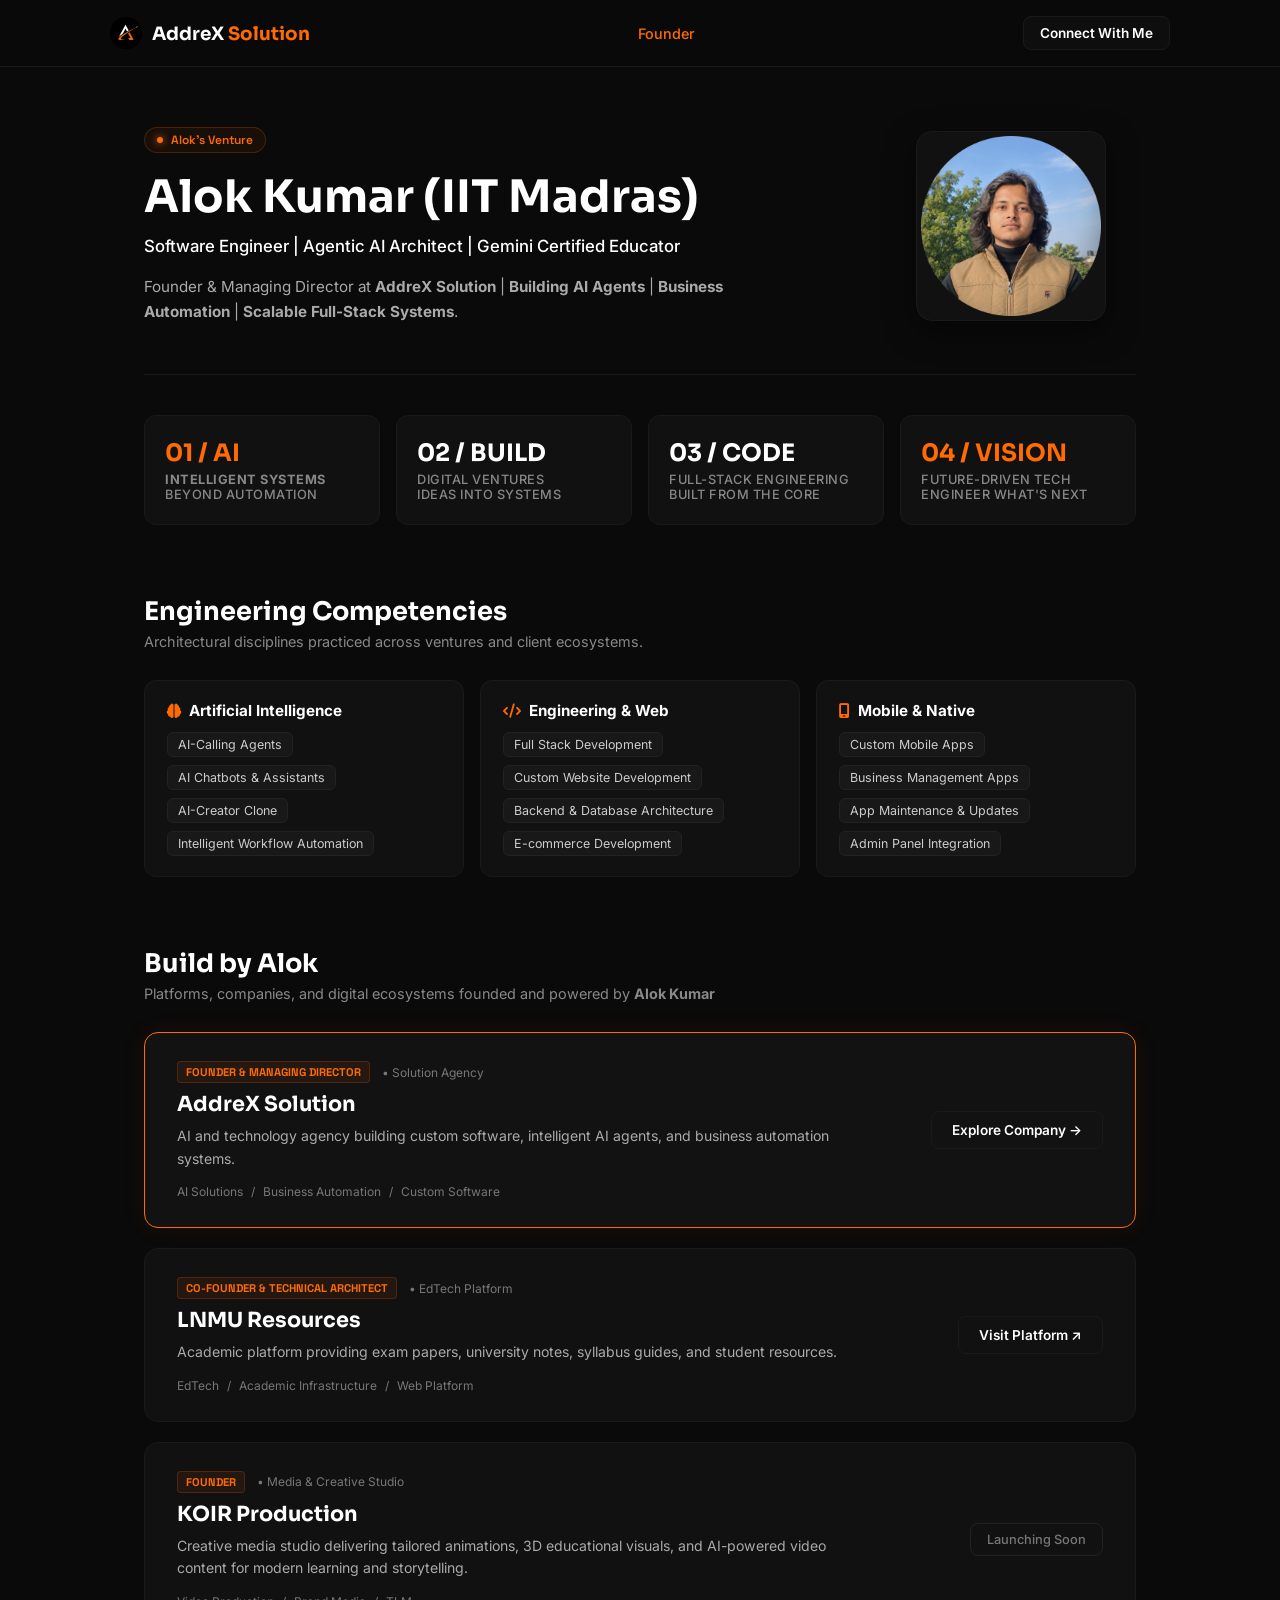
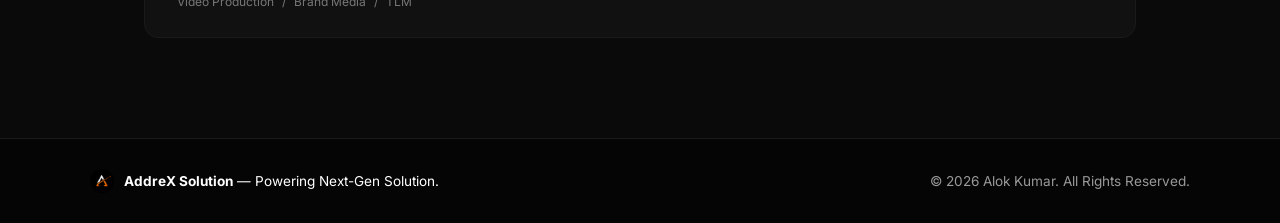
==== founder.html @ 59cb1795 "Add founder executive page and update project styling" ====
<!DOCTYPE html>
<html lang="en">
<head>
    <meta charset="UTF-8">
    <meta name="viewport" content="width=device-width, initial-scale=1.0">
    <title>Alok Kumar — Founder & Architect | AddreX Ecosystem</title>
    <!-- Fonts -->
    <link rel="preconnect" href="https://fonts.googleapis.com">
    <link rel="preconnect" href="https://fonts.gstatic.com" crossorigin>
    <link href="https://fonts.googleapis.com/css2?family=Inter:wght@400;500;600;700&family=Sora:wght@600;700;800&family=Space+Grotesk:wght@500;700&display=swap" rel="stylesheet">
    <!-- FontAwesome -->
    <link rel="stylesheet" href="https://cdnjs.cloudflare.com/ajax/libs/font-awesome/6.4.0/css/all.min.css">
    <!-- Stylesheet -->
    <link rel="stylesheet" href="style.css">
    
    <style>
        /* ==========================================================================
            EXECUTIVE FOUNDER SUITE STYLING
            ========================================================================== */
        .founder-page-wrap {
            max-width: 1040px;
            margin: 0 auto;
            padding: 60px 24px 100px;
        }

        /* 1. HERO EXECUTIVE SPLIT */
        .exec-hero {
            display: grid;
            grid-template-columns: 1fr 220px;
            gap: 50px;
            align-items: center;
            padding-bottom: 50px;
            border-bottom: 1px solid var(--border, #222);
        }
        .exec-left .status-pill {
            display: inline-flex;
            align-items: center;
            gap: 8px;
            font-family: var(--font-space, 'Space Grotesk', sans-serif);
            font-size: 0.75rem;
            color: #ff6b00;
            background: rgba(255, 107, 0, 0.06);
            border: 1px solid rgba(255, 107, 0, 0.2);
            padding: 4px 12px;
            border-radius: 100px;
            margin-bottom: 20px;
            font-weight: 600;
        }
        .status-pill .dot {
            width: 6px;
            height: 6px;
            background: #ff6b00;
            border-radius: 50%;
            box-shadow: 0 0 8px #ff6b00;
        }
        .exec-name {
            font-family: 'Sora', sans-serif;
            font-size: 2.8rem;
            font-weight: 700;
            line-height: 1.1;
            margin-bottom: 14px;
            color: #fff;
        }
        .exec-title {
            font-size: 1.05rem;
            color: #fff;
            font-weight: 500;
            margin-bottom: 18px;
        }
        .exec-bio {
            color: #aaa;
            font-size: 0.95rem;
            line-height: 1.65;
            max-width: 650px;
        }
        .exec-right {
            text-align: center;
        }
        .exec-avatar {
            width: 190px;
            height: 190px;
            border-radius: 16px;
            border: 1px solid var(--border, #222);
            padding: 4px;
            background: #111;
            box-shadow: 0 10px 30px rgba(0,0,0,0.5);
        }
        .exec-avatar img {
            width: 100%;
            height: 100%;
            border-radius: 12px;
            object-fit: cover;
        }

        /* 2. STATS & CREDENTIALS MATRIX */
        .stats-grid {
            display: grid;
            grid-template-columns: repeat(4, 1fr);
            gap: 16px;
            margin: 40px 0 70px;
        }
        .stat-card {
            background: #111;
            border: 1px solid var(--border, #222);
            padding: 22px 20px;
            border-radius: 12px;
            transition: border-color 0.2s;
        }
        .stat-card:hover {
            border-color: #333;
        }
        .stat-number {
            font-family: 'Sora', sans-serif;
            font-size: 1.5rem;
            font-weight: 700;
            color: #fff;
            margin-bottom: 4px;
        }
        .stat-number.accent {
            color: #ff6b00;
        }
        .stat-label {
            color: #888;
            font-size: 0.8rem;
            font-weight: 500;
            text-transform: uppercase;
            letter-spacing: 0.5px;
        }

        /* 3. CORE TECHNICAL EXPERTISE */
        .section-header-block {
            margin-bottom: 30px;
        }
        .section-header-block h2 {
            font-family: 'Sora', sans-serif;
            font-size: 1.6rem;
            margin-bottom: 6px;
            color: #fff;
        }
        .section-header-block p {
            color: #888;
            font-size: 0.9rem;
        }

        .skills-matrix {
            display: grid;
            grid-template-columns: repeat(3, 1fr);
            gap: 16px;
            margin-bottom: 70px;
        }
        .skill-group {
            background: #111;
            border: 1px solid var(--border, #222);
            padding: 20px 22px;
            border-radius: 12px;
        }
        .skill-group h4 {
            font-size: 0.95rem;
            color: #fff;
            margin-bottom: 12px;
            display: flex;
            align-items: center;
            gap: 8px;
        }
        .skill-group h4 i {
            color: #ff6b00;
            font-size: 0.9rem;
        }
        .skill-tags {
            display: flex;
            flex-wrap: wrap;
            gap: 8px;
        }
        .skill-tag {
            background: #181818;
            color: #ccc;
            font-size: 0.78rem;
            padding: 4px 10px;
            border-radius: 6px;
            border: 1px solid #222;
        }

        /* 4. VENTURES & PLATFORMS (ECOSYSTEM) */
        .ventures-list {
            display: flex;
            flex-direction: column;
            gap: 20px;
        }
        .venture-item {
            background: #111;
            border: 1px solid var(--border, #222);
            border-radius: 14px;
            padding: 28px 32px;
            display: grid;
            grid-template-columns: 1fr auto;
            gap: 24px;
            align-items: center;
            transition: all 0.2s ease;
        }
        .venture-item:hover {
            border-color: rgba(255, 107, 0, 0.4);
            background: #141414;
            transform: translateY(-2px);
        }
        .venture-item.highlight-venture {
            border: 1.5px solid #ff6b00;
            background: #121212;
            box-shadow: 0 0 25px rgba(255, 107, 0, 0.08);
        }
        .venture-meta {
            display: flex;
            align-items: center;
            gap: 12px;
            margin-bottom: 8px;
        }
        .venture-role-badge {
            font-family: var(--font-space, 'Space Grotesk', sans-serif);
            font-size: 0.7rem;
            font-weight: 700;
            color: #ff6b00;
            background: rgba(255, 107, 0, 0.08);
            border: 1px solid rgba(255, 107, 0, 0.2);
            padding: 3px 8px;
            border-radius: 4px;
            text-transform: uppercase;
        }
        .venture-title {
            font-family: 'Sora', sans-serif;
            font-size: 1.3rem;
            color: #fff;
            margin-bottom: 8px;
        }
        .venture-desc {
            color: #aaa;
            font-size: 0.88rem;
            line-height: 1.6;
            margin-bottom: 14px;
            max-width: 680px;
        }
        .venture-stack {
            display: flex;
            gap: 8px;
            align-items: center;
        }
        .stack-dot {
            font-size: 0.75rem;
            color: #777;
        }
        .venture-btn {
            padding: 10px 20px;
            border-radius: 8px;
            background: transparent;
            color: #fff;
            border: 1px solid var(--border, #222);
            text-decoration: none;
            font-size: 0.85rem;
            font-weight: 600;
            white-space: nowrap;
            transition: all 0.2s;
        }
        .venture-btn:hover {
            border-color: #ff6b00;
            color: #ff6b00;
        }
        .status-tag {
            font-size: 0.8rem;
            color: #777;
            font-weight: 500;
            padding: 8px 16px;
            border: 1px solid #222;
            border-radius: 8px;
        }

        /* RESPONSIVE */
        @media (max-width: 860px) {
            .exec-hero { grid-template-columns: 1fr; text-align: left; gap: 30px; }
            .exec-right { text-align: left; }
            .exec-avatar { width: 140px; height: 140px; }
            .stats-grid { grid-template-columns: repeat(2, 1fr); }
            .skills-matrix { grid-template-columns: 1fr; }
            .venture-item { grid-template-columns: 1fr; }
        }
    </style>
</head>
<body>

    <!-- NAVBAR -->
    <nav class="navbar">
        <div class="nav-container">
            <a href="index.html" class="logo-area">
                <img src="logowithouname.png" alt="AddreX Logo" class="nav-logo">
                <span class="brand-name">AddreX <span class="accent">Solution</span></span>
            </a>
            <div class="nav-links">
                <!-- <a href="index.html">Home</a> -->
                <!-- <a href="index.html#plans">Plans</a> -->
                <!-- <a href="index.html#expertise">Expertise</a> -->
                <a href="founder.html" style="color: #ff6b00;">Founder</a>
                <!-- <a href="index.html#contact">Contact</a> -->
            </div>
            <a href="mailto:contact.alokkumar.in@gmail.com" class="nav-btn">Connect With Me</a>
        </div>
    </nav>

    <!-- MAIN FOUNDER EXECUTIVE VIEW -->
    <main class="founder-page-wrap">
        
        <!-- 1. EXECUTIVE HEADER -->
        <header class="exec-hero">
            <div class="exec-left">
                <div class="status-pill">
                    <span class="dot"></span>Alok's Venture
                </div>
                <h1 class="exec-name">Alok Kumar (IIT Madras)</h1>
                <p class="exec-title">
                Software Engineer | Agentic AI Architect | Gemini Certified Educator 
                </p>
                <p class="exec-bio">
                    Founder & Managing Director at <b>AddreX Solution</b> | <b>Building AI Agents</b> | <b>Business Automation</b> | <b>Scalable Full-Stack Systems</b>.
                </p>
            </div>
            <div class="exec-right">
                <div class="exec-avatar">
                    <!-- Updated Founder Image Name: foundermore.png -->
                    <img src="foundermore.png" alt="Alok Kumar">
                </div>
            </div>
        </header>

        <!-- 2. HIGH-IMPACT CREDENTIALS & METRICS -->
        <section class="stats-grid">
            <div class="stat-card">
                <div class="stat-number accent">01 / AI</div>
                <div class="stat-label"><b>Intelligent Systems</b></div>
                <div class="stat-label">BEYOND AUTOMATION</div>
            </div>
            <div class="stat-card">
                <div class="stat-number">02 / BUILD</div>
                <div class="stat-label">Digital Ventures</div>
                <div class="stat-label">IDEAS INTO SYSTEMS</div>
            </div>
            <div class="stat-card">
                <div class="stat-number">03 / CODE</div>
                <div class="stat-label">Full-Stack Engineering</div>
                <div class="stat-label">BUILT FROM THE CORE</div>
            </div>
            <div class="stat-card">
                <div class="stat-number accent">04 / VISION</div>
                <div class="stat-label">Future-Driven Tech</div>
                <div class="stat-label">ENGINEER WHAT'S NEXT</div>
            </div>
        </section>

        <!-- 3. TECHNICAL MATRIX -->
        <section>
            <div class="section-header-block">
                <h2>Engineering Competencies</h2>
                <p>Architectural disciplines practiced across ventures and client ecosystems.</p>
            </div>
            <div class="skills-matrix">
                <div class="skill-group">
                    <h4><i class="fa-solid fa-brain"></i> Artificial Intelligence</h4>
                    <div class="skill-tags">
                        <span class="skill-tag">AI-Calling Agents</span>
                        <span class="skill-tag">AI Chatbots & Assistants</span>
                        <span class="skill-tag">AI-Creator Clone</span>
                        <span class="skill-tag">Intelligent Workflow Automation</span>
                    </div>
                </div>
                <div class="skill-group">
                    <h4><i class="fa-solid fa-code"></i> Engineering & Web</h4>
                    <div class="skill-tags">
                        <span class="skill-tag">Full Stack Development</span>
                        <span class="skill-tag">Custom Website Development</span>
                        <span class="skill-tag">Backend & Database Architecture</span>
                        <span class="skill-tag">E-commerce Development</span>
                    </div>
                </div>
                <div class="skill-group">
                    <h4><i class="fa-solid fa-mobile-screen"></i> Mobile & Native</h4>
                    <div class="skill-tags">
                        <span class="skill-tag">Custom Mobile Apps</span>
                        <span class="skill-tag">Business Management Apps</span>
                        <span class="skill-tag">App Maintenance & Updates</span>
                        <span class="skill-tag">Admin Panel Integration</span>
                    </div>
                </div>
            </div>
        </section>

        <!-- 4. VENTURE ECOSYSTEM -->
        <section>
            <div class="section-header-block">
                <h2>Build by Alok</h2>
                <p>Platforms, companies, and digital ecosystems founded and powered by <b>Alok Kumar</b></p>
            </div>

            <div class="ventures-list">
    <!-- Venture 1: AddreX Solution -->
                <div class="venture-item highlight-venture">
                    <div>
                        <div class="venture-meta">
                            <span class="venture-role-badge">Founder & Managing Director</span>
                            <span class="stack-dot">• Solution Agency</span>
                        </div>
                        <h3 class="venture-title">AddreX Solution</h3>
                        <p class="venture-desc">
                        AI and technology agency building custom software, intelligent AI agents, and business automation systems.    
                        </p>
                        <div class="venture-stack">
                            <span class="stack-dot">AI Solutions</span>
                            <span class="stack-dot">/</span>
                            <span class="stack-dot">Business Automation</span>
                            <span class="stack-dot">/</span>
                            <span class="stack-dot">Custom Software</span>
                        </div>
                    </div>
                    <a href="index.html" class="venture-btn">Explore Company →</a>
                </div>

                <!-- Venture 2: LNMU Resources -->
                <div class="venture-item">
                    <div>
                        <div class="venture-meta">
                            <span class="venture-role-badge">Co-Founder & Technical Architect</span>
                            <span class="stack-dot">• EdTech Platform</span>
                        </div>
                        <h3 class="venture-title">LNMU Resources</h3>
                        <p class="venture-desc">
                        Academic platform providing exam papers, university notes, syllabus guides, and student resources.    
                        </p>
                        <div class="venture-stack">
                            <span class="stack-dot">EdTech</span>
                            <span class="stack-dot">/</span>
                            <span class="stack-dot">Academic Infrastructure</span>
                            <span class="stack-dot">/</span>
                            <span class="stack-dot">Web Platform</span>
                        </div>
                    </div>
                    <a href="https://lnmuresources.com" target="_blank" class="venture-btn">Visit Platform ↗</a>
                </div>

                <!-- Venture 3: KOIR Production -->
                <div class="venture-item">
                    <div>
                        <div class="venture-meta">
                            <span class="venture-role-badge">Founder</span>
                            <span class="stack-dot">• Media & Creative Studio</span>
                        </div>
                        <h3 class="venture-title">KOIR Production</h3>
                        <p class="venture-desc">
                        Creative media studio delivering tailored animations, 3D educational visuals, and AI-powered video content for modern learning and storytelling.    
                        </p>
                        <div class="venture-stack">
                            <span class="stack-dot">Video Production</span>
                            <span class="stack-dot">/</span>
                            <span class="stack-dot">Brand Media</span>
                            <span class="stack-dot">/</span>
                            <span class="stack-dot">TLM</span>
                        </div>
                    </div>
                    <span class="status-tag">Launching Soon</span>
                </div>
            </div>
        </section>

    </main>

    <!-- MINIMAL EXECUTIVE FOOTER -->
    <footer class="footer">
        <div class="footer-wrap">
            <div class="f-left">
                <img src="logowithouname.png" alt="Logo">
                <span><strong>AddreX Solution</strong> — Powering Next-Gen Solution.</span>
            </div>
            <p>&copy; 2026 Alok Kumar. All Rights Reserved.</p>
        </div>
    </footer>

</body>
</html>
---- style.css ----
/* ==========================================================================
   ADDREX TIGHT LUXURY THEME Engine - FIXED STRUCTURAL SIZES
   ========================================================================== */

:root {
    --bg-dark: #0a0a0a;
    --bg-surface: #111111;
    --orange: #ff6b00;
    --border: #1a1a1a;
    --text-main: #ffffff;
    --text-grey: #999999;
}

* {
    margin: 0;
    padding: 0;
    box-sizing: border-box;
    scroll-behavior: smooth;
}

body {
    background-color: var(--bg-dark);
    color: var(--text-main);
    font-family: 'Inter', sans-serif;
    overflow-x: hidden;
}

/* GLOBAL RESPONSIVE MAX-WIDTH CONTAINER (Yeh loose spacing theek karega) */
.section-container {
    width: 100%;
    max-width: 1100px;
    margin: 0 auto;
    padding: 0 20px;
}

.accent { color: var(--orange); }
.text-orange { color: var(--orange); }

/* SUBTLE BACKGLOW */
.bg-glow {
    position: absolute;
    width: 400px;
    height: 400px;
    background: radial-gradient(circle, rgba(255, 107, 0, 0.04) 0%, transparent 70%);
    top: 0; left: 50%; transform: translateX(-50%);
    pointer-events: none;
    z-index: 0;
}

/* STICKY NAVBAR */
.navbar {
    position: sticky;
    top: 0;
    width: 100%;
    background: rgba(10, 10, 10, 0.95);
    backdrop-filter: blur(10px);
    border-bottom: 1px solid var(--border);
    padding: 16px 0;
    z-index: 1000;
}
.nav-container {
    max-width: 1100px;
    margin: 0 auto;
    padding: 0 20px;
    display: flex;
    justify-content: space-between;
    align-items: center;
}
.logo-area {
    display: flex;
    align-items: center;
    gap: 10px;
    text-decoration: none;
    color: #fff;
}
.nav-logo { height: 32px; width: auto; }
.brand-name { font-family: 'Sora', sans-serif; font-size: 1.15rem; font-weight: 700; }
.nav-links { display: flex; gap: 24px; }
.nav-links a { color: var(--text-grey); text-decoration: none; font-size: 0.9rem; font-weight: 500; transition: color 0.2s; }
.nav-links a:hover { color: #fff; }
.nav-btn {
    border: 1px solid var(--border);
    padding: 8px 16px;
    border-radius: 8px;
    color: #fff;
    font-size: 0.85rem;
    text-decoration: none;
    font-weight: 600;
    background: rgba(255,255,255,0.02);
    transition: all 0.2s;
}
.nav-btn:hover { border-color: var(--orange); color: var(--orange); }

/* HERO SECTION - TIGHT COMPACT GRID */
.hero {
    min-height: 70vh;
    display: flex;
    align-items: center;
    justify-content: center;
    text-align: center;
    padding: 60px 20px;
}
.hero-container { max-width: 780px; }
.badge {
    font-family: 'Space Grotesk', sans-serif;
    font-size: 0.72rem;
    font-weight: 700;
    color: var(--orange);
    background: rgba(255, 107, 0, 0.08);
    border: 1px solid rgba(255, 107, 0, 0.2);
    padding: 6px 14px;
    border-radius: 100px;
    letter-spacing: 1px;
    display: inline-block;
    margin-bottom: 20px;
}
.hero-title {
    font-family: 'Sora', sans-serif;
    font-size: 3.2rem;
    line-height: 1.15;
    font-weight: 700;
    margin-bottom: 20px;
}
.hero-desc {
    color: var(--text-grey);
    font-size: 1.05rem;
    line-height: 1.55;
    margin-bottom: 32px;
}
.hero-btns { display: flex; justify-content: center; gap: 14px; }

/* THE EXACT BUTTON ENGINE */
.btn {
    padding: 12px 28px;
    border-radius: 10px;
    font-weight: 600;
    font-size: 0.92rem;
    text-decoration: none;
    display: inline-flex;
    align-items: center;
    gap: 8px;
    transition: all 0.2s ease;
}
.btn-solid { background: var(--orange); color: #000; }
.btn-solid:hover { background: #e05e00; }
.btn-outline { border: 1px solid var(--border); color: #fff; }
.btn-outline:hover { background: rgba(255,255,255,0.02); border-color: var(--text-grey); }

/* STRUCTURAL CONTENT GRID SYSTEM */
.grid-2 {
    display: grid;
    grid-template-columns: 1.1fr 0.9fr;
    gap: 50px;
    align-items: center;
}
.content-box {
    background: #0d0d0d;
    border: 1px solid var(--border);
    border-radius: 20px;
    padding: 50px 40px;
}
.center-title { font-family: 'Sora', sans-serif; font-size: 2.2rem; text-align: center; margin-bottom: 8px; }
.center-subtitle { color: var(--text-grey); text-align: center; font-size: 0.95rem; margin-bottom: 40px; }

/* ABOUT SECTION */
.about { padding: 80px 0; }
.about-left h2 { font-family: 'Sora', sans-serif; font-size: 2.4rem; margin-bottom: 20px; line-height: 1.2; }
.about-left p { color: var(--text-grey); line-height: 1.6; margin-bottom: 16px; font-size: 0.95rem; }
.focus-area h3 { font-size: 1.15rem; margin: 20px 0 12px; }
.focus-list { list-style: none; }
.focus-list li { display: flex; align-items: center; gap: 10px; margin-bottom: 10px; font-size: 0.92rem; }
.focus-list li i { color: var(--orange); }
.mission { border-left: 2px solid var(--orange); padding-left: 14px; font-style: italic; margin-top: 20px; }
.founder-box { background: #121212; border: 1px solid var(--border); padding: 35px; border-radius: 20px; text-align: center; }
.avatar-wrap { width: 130px; height: 130px; border-radius: 50%; border: 2px solid var(--orange); margin: 0 auto 20px; padding: 4px; }
.avatar-wrap img { width: 100%; height: 100%; border-radius: 50%; object-fit: cover; }
.role { color: var(--text-grey); font-size: 0.9rem; margin-top: 4px; }

/* TEAM GRID */
.team { padding: 60px 0; }
.team-grid { display: grid; grid-template-columns: repeat(auto-fit, minmax(200px, 1fr)); gap: 20px; margin-top: 30px; }
.team-card { background: #121212; border: 1px solid var(--border); padding: 24px; border-radius: 14px; text-align: center; }
.member-img { width: 80px; height: 80px; border-radius: 50%; margin: 0 auto 14px; background: #1a1a1a; }
.member-img img { width: 100%; height: 100%; border-radius: 50%; }
.team-card h4 { font-size: 1.1rem; margin-bottom: 4px; }
.team-card p { font-size: 0.85rem; }

/* EXACT SCREEN MATCH PRICING MECHANISM (From image_3c7966.png) */
.plans { padding: 80px 0; }
.plans-grid { display: grid; grid-template-columns: repeat(auto-fit, minmax(240px, 1fr)); gap: 20px; }
.plan-card {
    background: var(--bg-surface);
    border: 1px solid var(--border);
    border-radius: 16px;
    padding: 35px 24px;
    position: relative;
    display: flex;
    flex-direction: column;
    justify-content: space-between;
}
/* Highlight/Featured Card Core Sync */
.plan-card.featured {
    border: 1.5px solid var(--orange) !important;
    box-shadow: 0 0 25px rgba(255, 107, 0, 0.08);
}
.card-tag {
    position: absolute;
    top: -12px; left: 50%; transform: translateX(-50%);
    background: var(--orange); color: #000;
    font-family: var(--font-space); font-weight: 700; font-size: 0.68rem;
    padding: 4px 12px; border-radius: 6px; letter-spacing: 0.5px;
}
.plan-card h3 { font-size: 1.2rem; font-weight: 600; margin-bottom: 14px; color: #fff; }
.plan-card .price { font-size: 2.2rem; font-weight: 700; margin-bottom: 20px; }
.plan-card .price::before { content: '₹'; font-size: 1.8rem; margin-right: 2px; }
.features { list-style: none; border-top: 1px solid var(--border); padding-top: 20px; margin-bottom: 24px; }
.features li { margin-bottom: 12px; color: #d1d1d1; font-size: 0.88rem; display: flex; align-items: center; gap: 10px; }
.features li i { color: var(--orange); font-size: 0.95rem; }
.card-btn {
    display: block; text-align: center; width: 100%; padding: 12px; border-radius: 10px;
    text-decoration: none; font-weight: 600; font-size: 0.9rem;
    background: transparent; color: var(--orange); border: 1px solid rgba(255,107,0,0.25);
    transition: all 0.2s;
}
.card-btn:hover { border-color: var(--orange); background: rgba(255,107,0,0.03); }
.featured .card-btn { background: var(--orange) !important; color: #000 !important; border: 1px solid var(--orange) !important; }
.featured .card-btn:hover { background: #e05e00 !important; }

/* CONCISE BANNER INTERPRETATION */
.banner-section { padding: 40px 20px; }
.banner-box { max-width: 1060px; margin: 0 auto; background: var(--bg-surface); border: 1px solid var(--border); border-radius: 16px; padding: 40px; text-align: center; }
.banner-box h2 { font-size: 1.8rem; margin-bottom: 8px; }
.banner-box p { color: var(--text-grey); font-size: 0.95rem; margin-bottom: 24px; }
.banner-btns { display: flex; justify-content: center; gap: 14px; }

/* EXPERTISE WORK LAYOUT GRID */
.expertise { padding: 80px 0; }
.expertise-grid { display: grid; grid-template-columns: repeat(auto-fit, minmax(240px, 1fr)); gap: 20px; }
.exp-card { background: var(--bg-surface); border: 1px solid var(--border); padding: 28px; border-radius: 14px; cursor: pointer; transition: all 0.25s; }
.exp-card:hover { border-color: #333; background: #161616; transform: translateY(-2px); }
.exp-icon { font-size: 1.5rem; color: var(--orange); margin-bottom: 16px; }
.exp-card h3 { font-size: 1.1rem; margin-bottom: 8px; }
.exp-card p { color: var(--text-grey); font-size: 0.85rem; line-height: 1.5; margin-bottom: 16px; }
.view-text { font-size: 0.82rem; color: var(--orange); font-weight: 600; }

/* REVIEWS MARQUEE ENGINE */
.reviews { padding: 60px 0; }
.marquee-window { overflow: hidden; width: 100%; position: relative; margin-top: 20px; }
.marquee-inner { display: flex; gap: 20px; width: max-content; animation: scrollMarquee 28s linear infinite; }
.review-box { background: #121212; border: 1px solid var(--border); padding: 24px; border-radius: 14px; width: 300px; }
.stars { color: var(--orange); font-size: 0.85rem; margin-bottom: 8px; }
.review-box p { font-size: 0.85rem; color: #d1d1d1; line-height: 1.4; margin-bottom: 12px; }
.review-box h4 { font-size: 0.9rem; color: #fff; }

/* CONTACT MANAGEMENT SYSTEMS */
.contact { padding: 80px 0; }
.contact-grid { display: grid; grid-template-columns: repeat(auto-fit, minmax(260px, 1fr)); gap: 20px; margin: 30px 0; }
.c-card { background: var(--bg-surface); border: 1px solid var(--border); padding: 30px 20px; border-radius: 14px; text-align: center; text-decoration: none; color: inherit; transition: border-color 0.2s; }
.c-card:hover { border-color: var(--orange); }
.c-card i { font-size: 1.8rem; color: var(--orange); margin-bottom: 14px; }
.c-card h3 { font-size: 1.1rem; margin-bottom: 6px; }
.c-card p { color: var(--text-grey); font-size: 0.88rem; }
.socials { text-align: center; margin-top: 30px; }
.social-icon, .socials a { color: var(--text-grey); font-size: 1.2rem; margin: 0 10px; transition: color 0.2s; }
.socials a:hover { color: var(--orange); }

/* FOOTER ARCHITECTURE */
.footer { border-top: 1px solid var(--border); padding: 30px 20px; background: #050505; }
.footer-wrap { max-width: 1100px; margin: 0 auto; display: flex; justify-content: space-between; align-items: center; color: var(--text-grey); font-size: 0.85rem; }
.f-left { display: flex; align-items: center; gap: 10px; color: #fff; }
.f-left img { height: 24px; width: auto; }

/* FIXED FLOATING BUTTON WHATSAPP */
.wsp-float { position: fixed; bottom: 30px; right: 30px; width: 54px; height: 54px; background: #25D366; color: #fff; border-radius: 50%; display: flex; align-items: center; justify-content: center; font-size: 26px; box-shadow: 0 8px 20px rgba(37,211,102,0.25); z-index: 999; text-decoration: none; }

@keyframes scrollMarquee {
    0% { transform: translateX(0); }
    100% { transform: translateX(-50%); }
}

/* SMART DEVICE QUERY CONFIGURATION */
@media (max-width: 900px) {
    .hero-title { font-size: 2.3rem; }
    .grid-2 { grid-template-columns: 1fr; gap: 40px; }
    .nav-links { display: none; }
}
/* ==========================================================================
   FAQ ACCORDION STYLE SYSTEM
   ========================================================================== */
.faq { padding: 60px 0; }
.faq-container { display: flex; flex-direction: column; gap: 14px; margin-top: 20px; }
.faq-item {
    border: 1px solid var(--border);
    background: #121212;
    border-radius: 12px;
    overflow: hidden;
    transition: border-color 0.25s;
}
.faq-item:hover { border-color: #333; }
.faq-item.active { border-color: var(--orange); }
.faq-question {
    padding: 22px 28px;
    display: flex;
    justify-content: space-between;
    align-items: center;
    cursor: pointer;
    user-select: none;
}
.faq-question h3 { font-size: 1.05rem; font-weight: 600; color: #fff; }
.faq-icon { color: var(--text-grey); font-size: 0.9rem; transition: transform 0.3s, color 0.3s; }
.faq-item.active .faq-icon { transform: rotate(45deg); color: var(--orange); }
.faq-answer {
    max-height: 0;
    overflow: hidden;
    transition: max-height 0.3s ease-out, padding 0.3s ease-out;
    padding: 0 28px;
}
.faq-answer p { color: var(--text-grey); font-size: 0.92rem; line-height: 1.6; padding-bottom: 22px; }
/* ==========================================================================
   SPECIAL ORANGE GLOW FAQ HIGHLIGHT
   ========================================================================== */
.faq-item.special-glow-faq {
    border: 1.5px solid var(--orange) !important;
    background: rgba(255, 107, 0, 0.02) !important;
    box-shadow: 0 0 25px rgba(255, 107, 0, 0.15), 
                inset 0 0 15px rgba(255, 107, 0, 0.05) !important;
    transition: box-shadow 0.3s ease, background-color 0.3s ease;
}

.faq-item.special-glow-faq:hover {
    background: rgba(255, 107, 0, 0.04) !important;
    box-shadow: 0 0 35px rgba(255, 107, 0, 0.25), 
                inset 0 0 20px rgba(255, 107, 0, 0.08) !important;
}

/* Question text in special box is always sharp and clean */
.faq-item.special-glow-faq .faq-question h3 {
    color: var(--orange) !important;
    font-weight: 700;
}

.faq-item.special-glow-faq .faq-icon {
    color: var(--orange) !important;
}
/* ==========================================================================
   MATTE BLACK EXPERTISE CORE LAYOUT - ROUNDED CORNERS WITH ORANGE GLOW
   ========================================================================== */
.expertise {
    padding: 80px 0;
    position: relative;
    z-index: 1;
}

.expertise-grid {
    display: grid;
    grid-template-columns: repeat(auto-fit, minmax(280px, 1fr));
    gap: 24px;
    margin-top: 40px;
}

.exp-card {
    background-color: #121212; /* Clean exact matte black color */
    border: 1px solid #1a1a1a; /* Subtle baseline frame */
    border-radius: 16px; /* Smooth professional rounded corners */
    padding: 35px 28px;
    cursor: pointer;
    display: flex;
    flex-direction: column;
    justify-content: space-between;
    position: relative;
    transition: transform 0.25s cubic-bezier(0.16, 1, 0.3, 1), 
                border-color 0.25s ease, 
                box-shadow 0.25s ease;
}

/* Dynamic handling for corner glows on interaction matrix */
.exp-card:hover {
    transform: translateY(-4px);
    background-color: #161616; /* Slick inner surface shift */
    border-color: rgba(255, 107, 0, 0.45); /* Orange border touch activation */
    
    /* Subtle neon cloud concentrated on rounded card profiles */
    box-shadow: 0 12px 30px rgba(0, 0, 0, 0.6), 
                0 0 20px rgba(255, 107, 0, 0.08);
}

.exp-icon {
    font-size: 1.6rem;
    color: #ff6b00; /* Core signature brand orange */
    margin-bottom: 20px;
    display: inline-block;
}

.exp-card h3 {
    font-family: 'Sora', sans-serif;
    font-size: 1.25rem;
    font-weight: 600;
    color: #ffffff;
    margin-bottom: 12px;
    letter-spacing: -0.02em;
}

.exp-card p {
    color: #999999;
    font-size: 0.88rem;
    line-height: 1.6;
    margin-bottom: 24px;
}

.view-text {
    font-size: 0.85rem;
    color: #ff6b00;
    font-weight: 600;
    transition: letter-spacing 0.2s ease;
}

.exp-card:hover .view-text {
    letter-spacing: 0.8px;
}
/* ==============================
   Need Just One Service Banner
   ============================== */

.banner-section{
    width:100%;
    padding:80px 20px;
    display:flex;
    justify-content:center;
    align-items:center;
}

.banner-box{
    width:100%;
    max-width:1200px;

    background:#FFF8EC;           /* Cream Background */
    border:2px solid #F4B400;     /* Golden Border */
    border-radius:14px;

    padding:60px 40px;
    text-align:center;

    box-sizing:border-box;
    transition:.3s ease;
}

.banner-box:hover{
    box-shadow:0 15px 40px rgba(0,0,0,.08);
}

.banner-box h2{
    font-size:48px;
    font-weight:800;
    color:#111;
    margin-bottom:20px;
    line-height:1.2;
}

.banner-box p{
    font-size:20px;
    color:#555;
    max-width:850px;
    margin:0 auto 40px;
    line-height:1.7;
}

.banner-btns{
    display:flex;
    justify-content:center;
    align-items:center;
    gap:20px;
    flex-wrap:wrap;
}

.banner-btns .btn{
    display:inline-flex;
    align-items:center;
    justify-content:center;
    gap:10px;

    padding:16px 34px;

    border-radius:10px;
    text-decoration:none;

    font-size:18px;
    font-weight:700;

    transition:.3s ease;
}

/* Orange Button */

.banner-btns .btn-solid{
    background:#FF7A00;
    color:#fff;
    border:none;
}

.banner-btns .btn-solid:hover{
    background:#E66900;
    transform:translateY(-2px);
}

/* White Button */ /*this is the brown one service button css file for custom design*/

.banner-btns .btn-outline{
    background:#fff;
    color:#111;
    border:2px solid #ddd;
}

.banner-btns .btn-outline:hover{
    border-color:#FF7A00;
    color:#FF7A00;
    transform:translateY(-2px);
}

@media (max-width:768px){

    .banner-box{
        padding:40px 25px;
    }

    .banner-box h2{
        font-size:32px;
    }

    .banner-box p{
        font-size:16px;
    }

    .banner-btns{
        flex-direction:column;
    }

    .banner-btns .btn{
        width:100%;
    }

}

/*CSS FOR THE REVIEWS SECTION*/
/* ==========================================================================
   MOVING REVIEWS SECTION STYLES (ORANGE GLOW THEME)
   ========================================================================== */
.reviews-section {
  padding: 80px 0;
  background: transparent; /* Taaki aapka main bg-glow iske peeche bhi dikhe */
  position: relative;
}

/* Outer Container: Hide horizontal overflow */
.review-marquee-container {
  overflow: hidden;
  width: 100%;
  padding: 40px 0;
  position: relative;
}

/* Premium Side-Blur Fade Effect */
.review-marquee-container::before,
.review-marquee-container::after {
  content: "";
  height: 100%;
  position: absolute;
  top: 0;
  width: 150px;
  z-index: 2;
  pointer-events: none;
}
.review-marquee-container::before {
  left: 0;
  background: linear-gradient(to right, #0d1117 10%, transparent);
}
.review-marquee-container::after {
  right: 0;
  background: linear-gradient(to left, #0d1117 10%, transparent);
}

/* Horizontal Animation Track */
.marquee-track {
  display: flex;
  width: max-content;
  animation: scrollMarquee 30s linear infinite;
}

/* Pause animation on hover */
.marquee-track:hover {
  animation-play-state: paused;
}

/* Sharp Rectangle UI Cards matching AddreX Theme */
.review-card {
  background: #161b22; /* Card color dark theme */
  width: 340px;
  margin: 0 20px;
  padding: 30px;
  border-radius: 4px; /* Pure crisp rectangle style */
  border: 1px solid #30363d;
  box-shadow: 0 8px 32px rgba(0, 0, 0, 0.4);
  transition: transform 0.3s ease, border-color 0.3s ease, box-shadow 0.3s ease;
  flex-shrink: 0;
  display: flex;
  flex-direction: column;
}

/* Hover effect with Orange Border and Orange Neon Glow */
.review-card:hover {
  transform: translateY(-8px);
  border-color: #ff6a00; /* Neon Orange border */
  box-shadow: 0 12px 40px rgba(255, 106, 0, 0.25); /* Rich Orange Glow */
}

/* Review Elements */
.stars {
  color: #ffc107; /* Gold yellow rating stars */
  font-size: 1.1rem;
  margin-bottom: 12px;
  letter-spacing: 2px;
}

.review-card h3 {
  color: #ffffff;
  font-family: 'Space Grotesk', sans-serif;
  font-size: 1.25rem;
  margin: 5px 0;
}

/* Badge with Orange tint and border */
.review-card .badge {
  display: inline-block;
  align-self: flex-start;
  background: rgba(255, 106, 0, 0.1); /* Subtle orange fill */
  color: #ff8c3a; /* Sharp orange readable text */
  padding: 4px 10px;
  font-size: 0.75rem;
  font-weight: 600;
  border-radius: 4px;
  margin-bottom: 15px;
  border: 1px solid rgba(255, 106, 0, 0.25);
  text-transform: uppercase;
  letter-spacing: 0.5px;
}

.review-card p {
  color: #c9d1d9;
  font-family: 'Inter', sans-serif;
  font-size: 0.9rem;
  line-height: 1.6;
  margin: 0;
}

/* Smooth Linear Continuous Loop Animation */
@keyframes scrollMarquee {
  0% {
    transform: translateX(0);
  }
  100% {
    transform: translateX(-50%);
  }
}


/*extra style for the card section */

/* Founder Box Final Styling */
.founder-box {
    background: #141414;
    border: 1px solid #222;
    border-radius: 16px;
    padding: 30px 25px;
    text-align: center;
    max-width: 340px;
    margin: 0 auto;
    box-shadow: 0 10px 30px rgba(0, 0, 0, 0.4);
}

.avatar-wrap {
    width: 130px;
    height: 130px;
    margin: 0 auto 20px;
    border-radius: 50%;
    border: 3px solid #ff6b00;
    overflow: hidden;
    background: #111;
    padding: 3px;
}

.avatar-wrap img {
    width: 100%;
    height: 100%;
    object-fit: cover;
    border-radius: 50%;
}

.founder-box h3 {
    font-family: 'Sora', sans-serif;
    font-size: 20px;
    letter-spacing: 1px;
    margin-bottom: 5px;
    color: #fff;
}

.founder-box .role {
    color: #888;
    font-size: 14px;
    margin-bottom: 18px;
}

/* "More About Alok" Glowing Button */
.founder-btn {
    display: inline-block;
    padding: 8px 20px;
    background: transparent;
    color: #ff6b00;
    border: 2px solid #ff6b00;
    border-radius: 30px;
    font-weight: 600;
    font-size: 13px;
    text-decoration: none;
    text-align: center;
    box-shadow: 0 0 15px rgba(255, 107, 0, 0.4);
    transition: all 0.3s ease-in-out;
}

.founder-btn:hover {
    background: #ff6b00;
    color: #fff;
    box-shadow: 0 0 25px rgba(255, 107, 0, 0.8);
    transform: translateY(-2px);
}
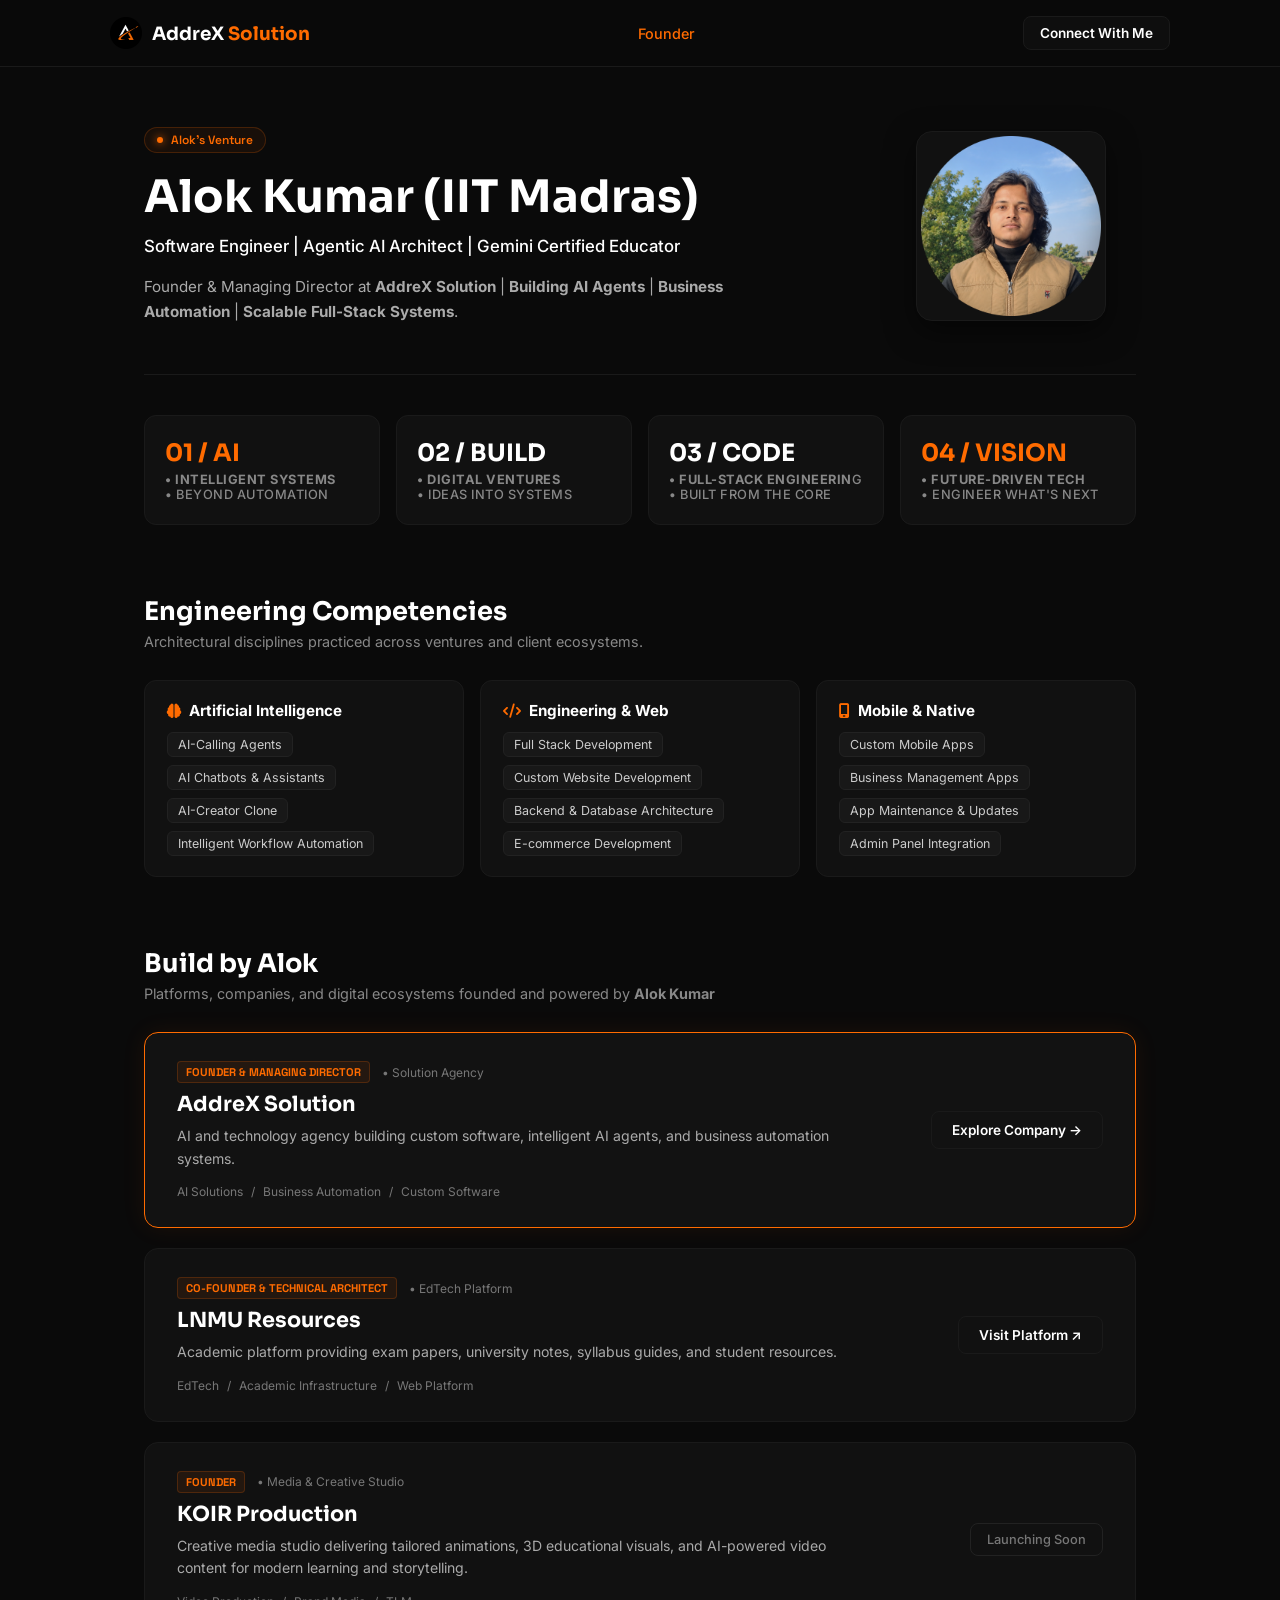
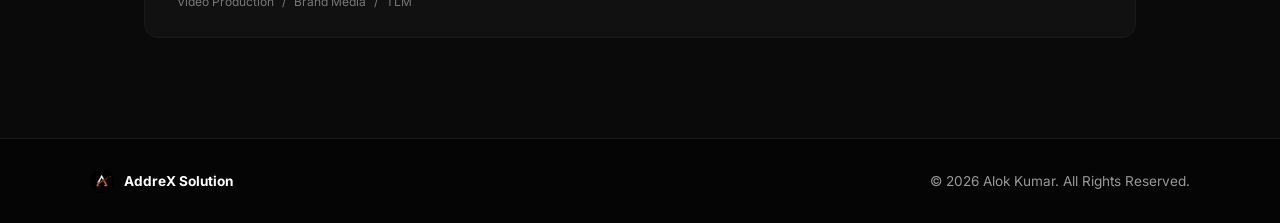
==== commit a379576f: "Add founder executive page and update project styling" ====
--- a/founder.html
+++ b/founder.html
@@ -331,23 +331,23 @@
         <section class="stats-grid">
             <div class="stat-card">
                 <div class="stat-number accent">01 / AI</div>
-                <div class="stat-label"><b>Intelligent Systems</b></div>
-                <div class="stat-label">BEYOND AUTOMATION</div>
+                <div class="stat-label"><b> • Intelligent Systems</b></div>
+                <div class="stat-label"> • BEYOND AUTOMATION</div>
             </div>
             <div class="stat-card">
                 <div class="stat-number">02 / BUILD</div>
-                <div class="stat-label">Digital Ventures</div>
-                <div class="stat-label">IDEAS INTO SYSTEMS</div>
+                <div class="stat-label"><b>• Digital Ventures</b></div>
+                <div class="stat-label">• IDEAS INTO SYSTEMS</div>
             </div>
             <div class="stat-card">
                 <div class="stat-number">03 / CODE</div>
-                <div class="stat-label">Full-Stack Engineering</div>
-                <div class="stat-label">BUILT FROM THE CORE</div>
+                <div class="stat-label"><b>• Full-Stack Engineerin</b>g</div>
+                <div class="stat-label">• BUILT FROM THE CORE</div>
             </div>
             <div class="stat-card">
                 <div class="stat-number accent">04 / VISION</div>
-                <div class="stat-label">Future-Driven Tech</div>
-                <div class="stat-label">ENGINEER WHAT'S NEXT</div>
+                <div class="stat-label"><b>• Future-Driven Tech</b></div>
+                <div class="stat-label">• ENGINEER WHAT'S NEXT</div>
             </div>
         </section>
 
@@ -471,7 +471,7 @@
         <div class="footer-wrap">
             <div class="f-left">
                 <img src="logowithouname.png" alt="Logo">
-                <span><strong>AddreX Solution</strong> — Powering Next-Gen Solution.</span>
+                <span><strong>AddreX Solution</strong></span>
             </div>
             <p>&copy; 2026 Alok Kumar. All Rights Reserved.</p>
         </div>
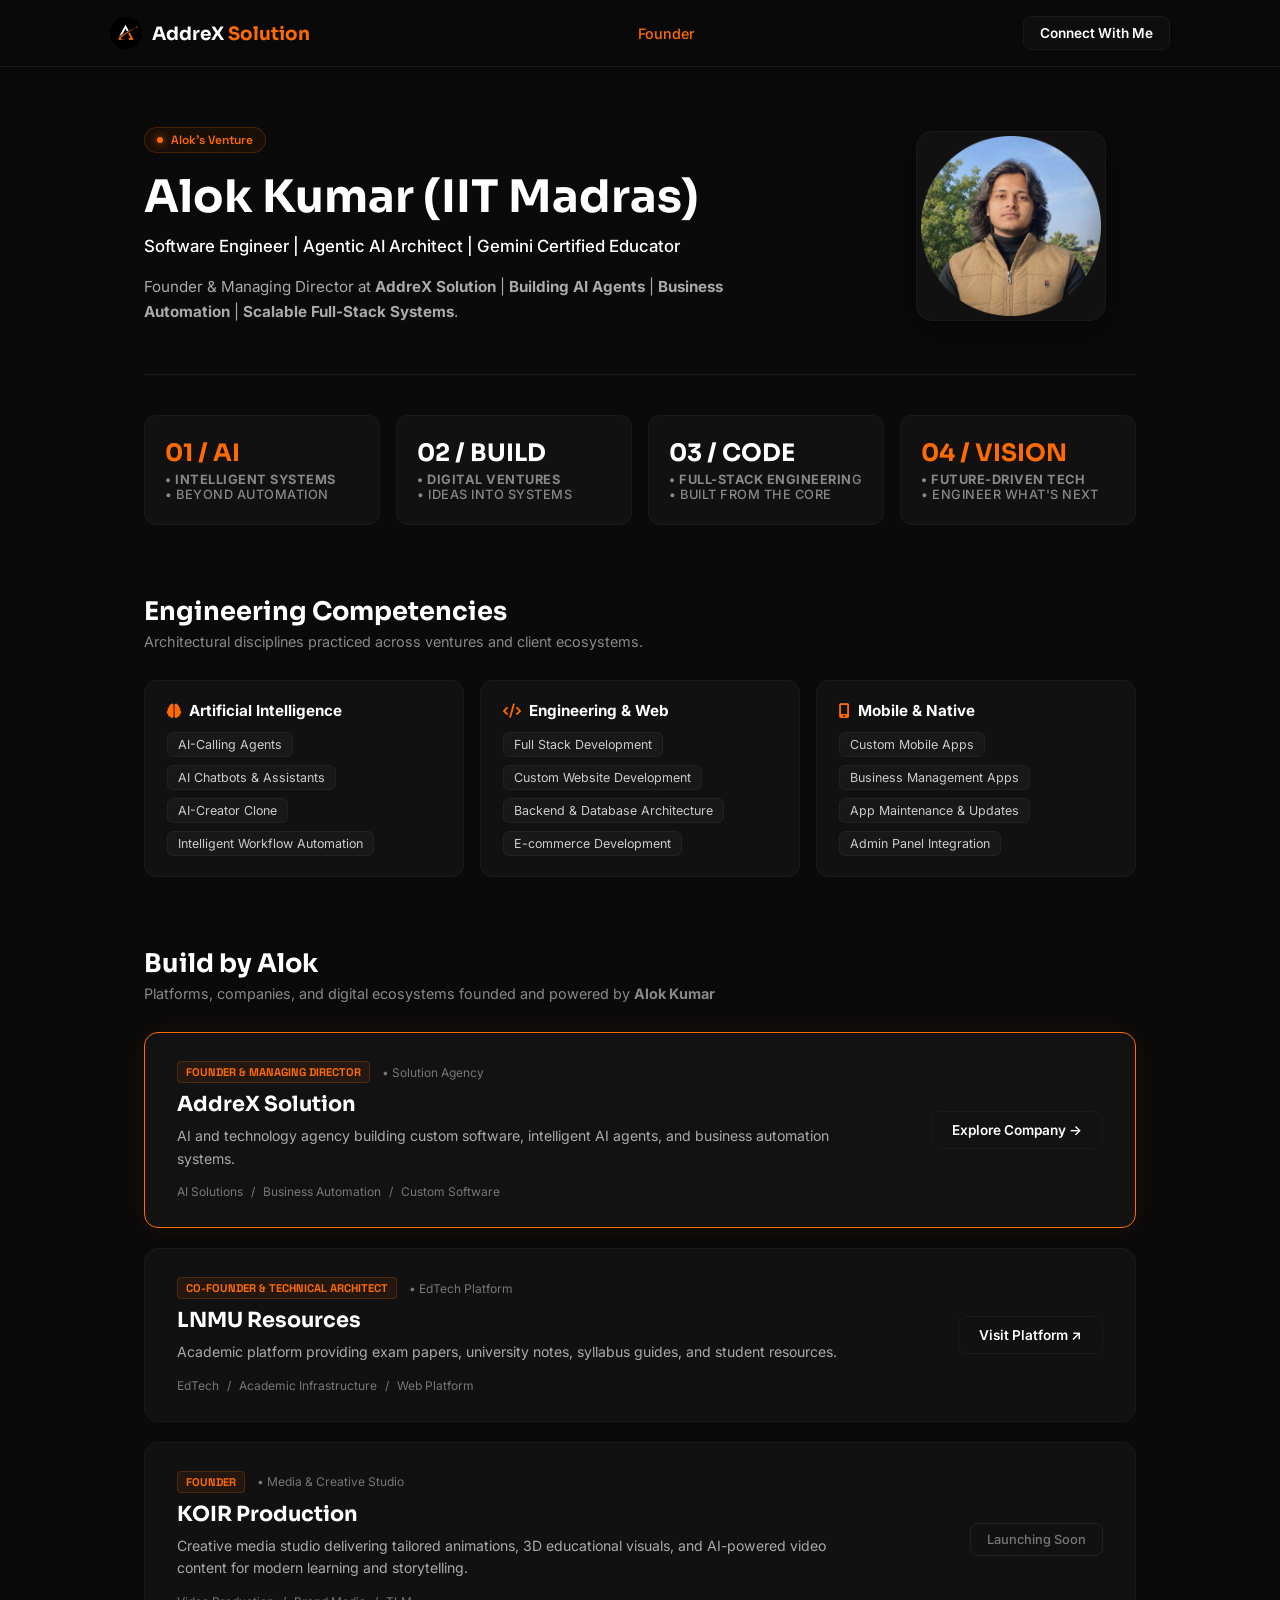
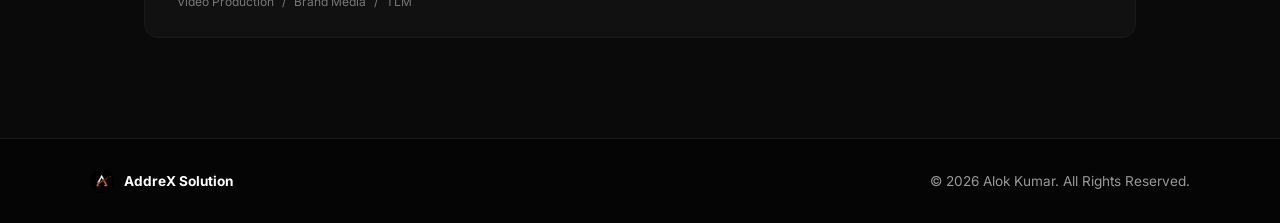
==== commit 9de2a51e: "edited the size of the image for the fast loading" ====
--- a/founder.html
+++ b/founder.html
@@ -272,14 +272,49 @@
         }
 
         /* RESPONSIVE */
-        @media (max-width: 860px) {
+        /* @media (max-width: 860px) {
             .exec-hero { grid-template-columns: 1fr; text-align: left; gap: 30px; }
             .exec-right { text-align: left; }
             .exec-avatar { width: 140px; height: 140px; }
             .stats-grid { grid-template-columns: repeat(2, 1fr); }
             .skills-matrix { grid-template-columns: 1fr; }
             .venture-item { grid-template-columns: 1fr; }
-        }
+        } */
+         /* RESPONSIVE FIX FOR MOBILE */
+    @media (max-width: 860px) {
+        .exec-hero { 
+            grid-template-columns: 1fr; 
+            text-align: center; /* Saara text center ho jayega */
+            gap: 30px; 
+        }
+        .exec-left {
+            display: flex;
+            flex-direction: column;
+            align-items: center; /* Text aur status pill center mein aa jayenge */
+        }
+        .exec-bio {
+            text-align: center;
+        }
+        .exec-right { 
+            text-align: center; 
+            display: flex;
+            justify-content: center;
+        }
+        .exec-avatar { 
+            width: 160px; 
+            height: 160px; 
+            margin: 0 auto; /* Photo bilkul beech (center) mein aa jayegi */
+        }
+        .stats-grid { 
+            grid-template-columns: repeat(2, 1fr); 
+        }
+        .skills-matrix { 
+            grid-template-columns: 1fr; 
+        }
+        .venture-item { 
+            grid-template-columns: 1fr; 
+        }
+    }
     </style>
 </head>
 <body>
@@ -437,7 +472,7 @@
                             <span class="stack-dot">Web Platform</span>
                         </div>
                     </div>
-                    <a href="https://lnmuresources.com" target="_blank" class="venture-btn">Visit Platform ↗</a>
+                    <a href="https://lnmuresources.online" target="_blank" class="venture-btn">Visit Platform ↗</a>
                 </div>
 
                 <!-- Venture 3: KOIR Production -->
@@ -474,6 +509,7 @@
                 <span><strong>AddreX Solution</strong></span>
             </div>
             <p>&copy; 2026 Alok Kumar. All Rights Reserved.</p>
+            
         </div>
     </footer>
 
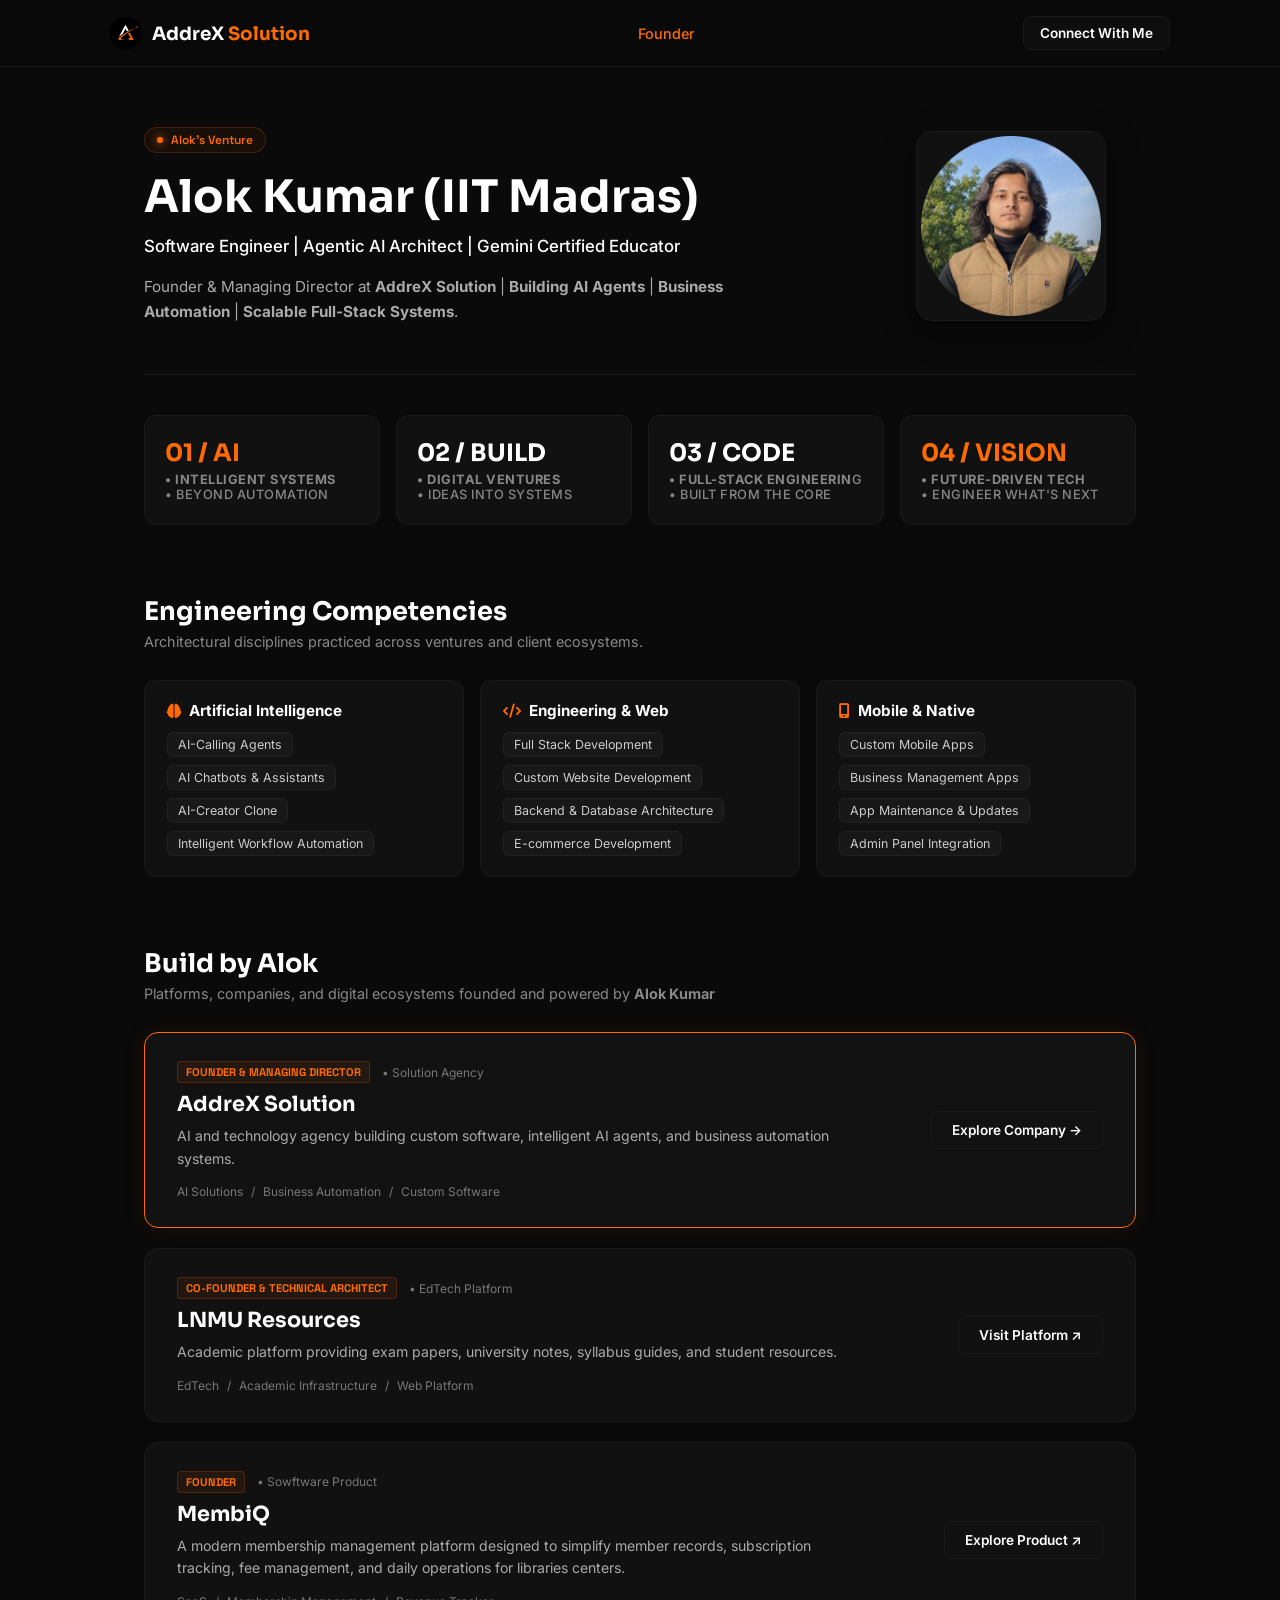
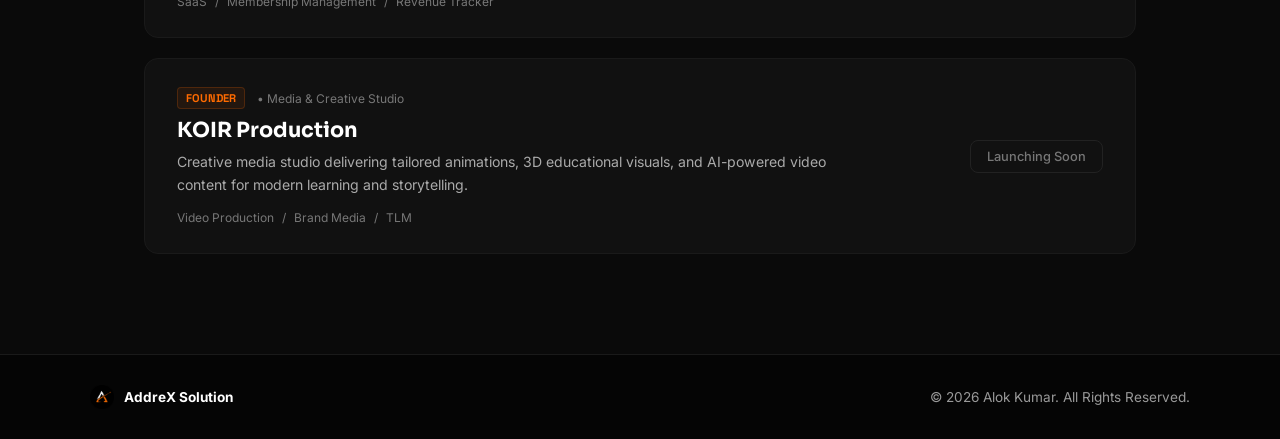
==== commit 57a36d89: "add the membiq link and details at the website" ====
--- a/founder.html
+++ b/founder.html
@@ -475,6 +475,33 @@
                     <a href="https://lnmuresources.online" target="_blank" class="venture-btn">Visit Platform ↗</a>
                 </div>
 
+
+<!-- #membiq section adding code  -->
+                <!-- Venture : Membiq(SAAS product for library management system) -->
+                <div class="venture-item">
+                    <div>
+                        <div class="venture-meta">
+                            <span class="venture-role-badge">Founder</span>
+                            <span class="stack-dot">• Sowftware Product</span>
+                        </div>
+                        <h3 class="venture-title">MembiQ</h3>
+                        <p class="venture-desc">
+                        A modern membership management platform designed
+                        to simplify member records, subscription tracking,
+                        fee management, and daily operations for libraries
+                        centers.    
+                        </p>
+                        <div class="venture-stack">
+                            <span class="stack-dot">SaaS</span>
+                            <span class="stack-dot">/</span>
+                            <span class="stack-dot">Membership Management</span>
+                            <span class="stack-dot">/</span>
+                            <span class="stack-dot">Revenue Tracker</span>
+                        </div>
+                    </div>
+                    <a href="https://alokkumariitm.github.io/membiq_website_code/" target="_blank" class="venture-btn">Explore Product ↗</a>
+                </div>
+
                 <!-- Venture 3: KOIR Production -->
                 <div class="venture-item">
                     <div>
